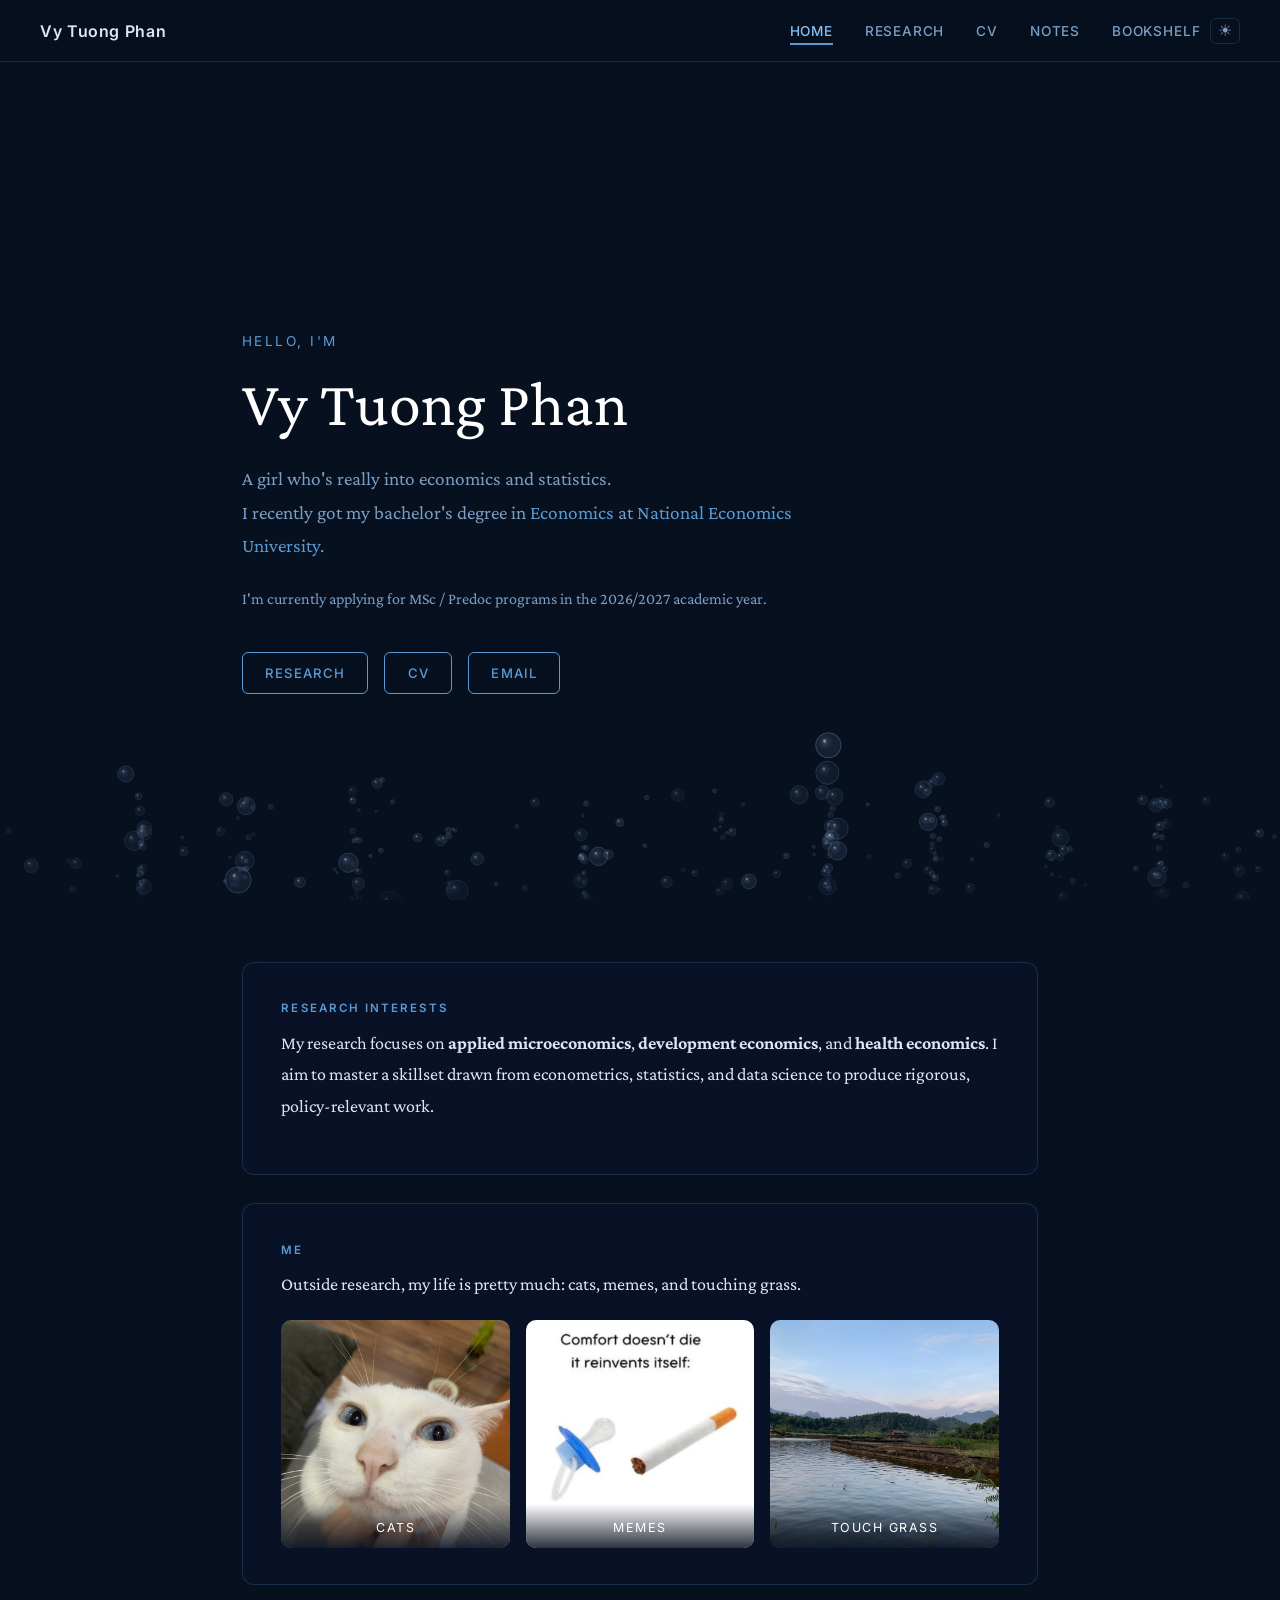
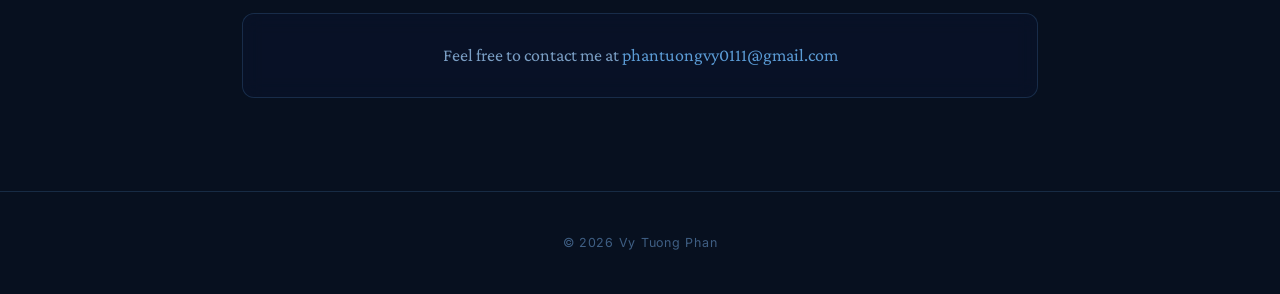
==== index.html @ 17cc8cdb "update light theme" ====
<!DOCTYPE html>
<html lang="en">
<head>
  <meta charset="UTF-8">
  <meta name="viewport" content="width=device-width, initial-scale=1.0">
  <title>Vy Tuong Phan</title>
  <meta name="description" content="Personal website of Vy Tuong Phan — economics researcher interested in applied microeconomics, development economics, and health economics.">
  <link rel="preconnect" href="https://fonts.googleapis.com">
  <link rel="preconnect" href="https://fonts.gstatic.com" crossorigin>
  <link href="https://fonts.googleapis.com/css2?family=Crimson+Pro:ital,wght@0,300;0,400;0,500;1,400&family=Inter:wght@400;500;600&display=swap" rel="stylesheet">
  <link rel="stylesheet" href="css/style.css">
  <script>try{if(localStorage.getItem('theme')==='light')document.documentElement.setAttribute('data-theme','light');}catch(e){}</script>
</head>
<body>

<canvas id="bg-canvas"></canvas>

<div class="site-wrapper">

  <!-- NAV -->
  <nav>
    <a href="index.html" class="nav-brand">Vy Tuong Phan</a>
    <div class="nav-right">
      <ul class="nav-links" id="nav-links">
        <li><a href="index.html" class="active">Home</a></li>
        <li><a href="research.html">Research</a></li>
        <li><a href="cv.html">CV</a></li>
        <li><a href="notes/index.html">Notes</a></li>
        <li><a href="bookshelf.html">Bookshelf</a></li>
      </ul>
      <button class="theme-toggle" id="theme-toggle" aria-label="Toggle light mode">☀</button>
      <button class="nav-toggle" id="nav-toggle" aria-label="Toggle navigation">
        <span></span><span></span><span></span>
      </button>
    </div>
  </nav>

  <main>

    <!-- HERO -->
    <section class="hero">
      <div class="hero-greeting">Hello, I'm</div>
      <h1 class="hero-name">Vy Tuong Phan</h1>
      <p class="hero-tagline">
        A girl who's really into economics and statistics.<br>
        I recently got my bachelor's degree in
        <a href="https://economics.neu.edu.vn/cu-nhan-kinh-te-hoc/" target="_blank" rel="noopener">Economics</a>
        at <a href="https://en.neu.edu.vn/" target="_blank" rel="noopener">National Economics University</a>.
      </p>
      <p class="hero-tagline" style="font-size:1rem; margin-top:-1rem;">
        I'm currently applying for MSc / Predoc programs in the 2026/2027 academic year.
      </p>
      <div class="hero-links">
        <a href="research.html" class="btn btn-outline">Research</a>
        <a href="cv.html" class="btn btn-outline">CV</a>
        <a href="mailto:phantuongvy0111@gmail.com" class="btn btn-outline">Email</a>
      </div>
    </section>

    <!-- BIO -->
    <div class="home-bio">

      <div class="glass-card">
        <div class="section-label">Research Interests</div>
        <p>
          My research focuses on <strong>applied microeconomics</strong>, <strong>development economics</strong>,
          and <strong>health economics</strong>. I aim to master a skillset drawn from econometrics,
          statistics, and data science to produce rigorous, policy-relevant work.
        </p>
      </div>

      <!-- PASSIONS -->
      <div class="glass-card">
        <div class="section-label">Me</div>
        <p style="margin-bottom:1rem">
          Outside research, my life is pretty much: cats, memes, and touching grass.
        </p>
        <div class="passions-grid">
          <div class="passion-card">
            <img src="image/cat.jpg" alt="A cat" loading="lazy">
            <div class="passion-label">Cats</div>
          </div>
          <div class="passion-card">
            <img src="image/meme.JPG" alt="A meme" loading="lazy">
            <div class="passion-label">Memes</div>
          </div>
          <div class="passion-card">
            <img src="image/grass.jpg" alt="Touching grass" loading="lazy">
            <div class="passion-label">Touch Grass</div>
          </div>
        </div>
      </div>

      <!-- CONTACT -->
      <div class="glass-card" style="text-align:center; padding: 1.6rem;">
        <p style="margin-bottom:0; color: var(--text-secondary);">
          Feel free to contact me at
          <a href="mailto:phantuongvy0111@gmail.com">phantuongvy0111@gmail.com</a>
        </p>
      </div>

    </div>

  </main>

  <footer>
    &copy; 2026 Vy Tuong Phan
  </footer>

</div>

<script src="js/animation.js"></script>
<script src="js/theme.js"></script>
<script>
  // Mobile nav toggle
  var toggle = document.getElementById('nav-toggle');
  var links  = document.getElementById('nav-links');
  toggle.addEventListener('click', function () {
    links.classList.toggle('open');
  });
</script>

</body>
</html>
---- css/style.css ----
/* ============================================================
   Vy Tuong Phan — Personal Website
   Theme: Deep Navy / Blue
   ============================================================ */

:root {
  --navy-deep:    #07101f;
  --navy-mid:     #0d1b38;
  --glass-bg:     rgba(9, 18, 40, 0.84);
  --glass-light:  rgba(14, 26, 56, 0.70);
  --glass-border: rgba(90, 155, 220, 0.20);
  --accent:       #5b9bd5;
  --accent-hover: #88c0f0;
  --text-primary: #dde6f4;
  --text-secondary: #7a9ec4;
  --text-muted:   #3f5f84;
  --nav-height:   62px;
}

/* ---- Reset ---- */
*, *::before, *::after { margin: 0; padding: 0; box-sizing: border-box; }
html { scroll-behavior: smooth; }

body {
  min-height: 100vh;
  font-family: 'Crimson Pro', 'Georgia', 'Times New Roman', serif;
  font-size: 18px;
  line-height: 1.75;
  color: var(--text-primary);
  background: var(--navy-deep);
  -webkit-font-smoothing: antialiased;
}

/* ---- Background canvas (fixed, below everything) ---- */
#bg-canvas {
  position: fixed;
  top: 0; left: 0;
  width: 100vw; height: 100vh;
  z-index: 0;
  pointer-events: none;
}

/* ---- Site wrapper ---- */
.site-wrapper {
  position: relative;
  z-index: 1;
  min-height: 100vh;
  display: flex;
  flex-direction: column;
}

/* ============================================================
   NAVIGATION
   ============================================================ */
nav {
  position: fixed;
  top: 0; left: 0; right: 0;
  height: var(--nav-height);
  z-index: 100;
  background: rgba(7, 16, 31, 0.90);
  backdrop-filter: blur(14px);
  -webkit-backdrop-filter: blur(14px);
  border-bottom: 1px solid var(--glass-border);
  display: flex;
  align-items: center;
  justify-content: space-between;
  padding: 0 2.5rem;
}

.nav-brand {
  font-family: 'Inter', 'Helvetica Neue', sans-serif;
  font-size: 1rem;
  font-weight: 600;
  letter-spacing: 0.04em;
  color: var(--text-primary);
  text-decoration: none;
  transition: color 0.2s;
}
.nav-brand:hover { color: var(--accent-hover); }

.nav-links {
  display: flex;
  gap: 2rem;
  list-style: none;
}

.nav-links a {
  font-family: 'Inter', 'Helvetica Neue', sans-serif;
  font-size: 0.85rem;
  font-weight: 500;
  letter-spacing: 0.06em;
  text-transform: uppercase;
  color: var(--text-secondary);
  text-decoration: none;
  transition: color 0.2s;
  padding: 4px 0;
  border-bottom: 2px solid transparent;
}
.nav-links a:hover,
.nav-links a.active {
  color: var(--accent-hover);
  border-bottom-color: var(--accent);
}

/* ---- Hamburger (mobile) ---- */
.nav-toggle {
  display: none;
  background: none;
  border: none;
  cursor: pointer;
  flex-direction: column;
  gap: 5px;
  padding: 4px;
}
.nav-toggle span {
  display: block;
  width: 22px; height: 2px;
  background: var(--text-secondary);
  border-radius: 2px;
  transition: 0.3s;
}

/* ============================================================
   MAIN CONTENT
   ============================================================ */
main {
  flex: 1;
  padding-top: var(--nav-height);
}

/* ---- Generic section ---- */
.section {
  max-width: 860px;
  margin: 0 auto;
  padding: 5rem 2rem 3rem;
}

.section-label {
  font-family: 'Inter', sans-serif;
  font-size: 0.72rem;
  font-weight: 600;
  letter-spacing: 0.18em;
  text-transform: uppercase;
  color: var(--accent);
  margin-bottom: 0.6rem;
}

h1 {
  font-size: 2.6rem;
  font-weight: 400;
  color: #fff;
  line-height: 1.2;
  margin-bottom: 1.2rem;
}
h2 {
  font-size: 1.5rem;
  font-weight: 500;
  color: var(--text-primary);
  margin-bottom: 0.8rem;
  margin-top: 2.4rem;
}
h3 {
  font-size: 1.1rem;
  font-weight: 600;
  font-family: 'Inter', sans-serif;
  color: var(--accent);
  letter-spacing: 0.04em;
  text-transform: uppercase;
  margin-bottom: 0.6rem;
  margin-top: 2rem;
}

p { margin-bottom: 1rem; }

a {
  color: var(--accent);
  text-decoration: none;
  transition: color 0.2s;
}
a:hover { color: var(--accent-hover); text-decoration: underline; }

/* ---- Glass card ---- */
.glass-card {
  background: var(--glass-bg);
  backdrop-filter: blur(10px);
  -webkit-backdrop-filter: blur(10px);
  border: 1px solid var(--glass-border);
  border-radius: 12px;
  padding: 2.2rem 2.4rem;
  margin-bottom: 1.8rem;
}

/* ---- Divider ---- */
hr {
  border: none;
  border-top: 1px solid var(--glass-border);
  margin: 2.5rem 0;
}

/* ============================================================
   HOME PAGE
   ============================================================ */
.hero {
  min-height: 100vh;
  display: flex;
  flex-direction: column;
  justify-content: center;
  padding: 0 2rem;
  max-width: 860px;
  margin: 0 auto;
}

.hero-greeting {
  font-family: 'Inter', sans-serif;
  font-size: 0.85rem;
  letter-spacing: 0.18em;
  text-transform: uppercase;
  color: var(--accent);
  margin-bottom: 1rem;
}

.hero-name {
  font-size: clamp(2.4rem, 6vw, 4rem);
  font-weight: 400;
  color: #fff;
  line-height: 1.1;
  margin-bottom: 1.4rem;
}

.hero-tagline {
  font-size: 1.2rem;
  color: var(--text-secondary);
  max-width: 600px;
  margin-bottom: 2.4rem;
}

.hero-links {
  display: flex;
  gap: 1rem;
  flex-wrap: wrap;
}

.btn {
  display: inline-block;
  font-family: 'Inter', sans-serif;
  font-size: 0.82rem;
  font-weight: 500;
  letter-spacing: 0.08em;
  text-transform: uppercase;
  padding: 0.55rem 1.4rem;
  border-radius: 6px;
  transition: all 0.2s;
  text-decoration: none;
}
.btn-outline {
  border: 1px solid var(--accent);
  color: var(--accent);
  background: transparent;
}
.btn-outline:hover {
  background: var(--accent);
  color: #fff;
  text-decoration: none;
}

/* Research interests blurb */
.home-bio {
  max-width: 860px;
  margin: 0 auto;
  padding: 0 2rem 4rem;
}

/* Passions row */
.passions-grid {
  display: grid;
  grid-template-columns: repeat(3, 1fr);
  gap: 1rem;
  margin-top: 1.2rem;
}

.passion-card {
  border-radius: 10px;
  overflow: hidden;
  position: relative;
  aspect-ratio: 1 / 1;
}

.passion-card img {
  width: 100%; height: 100%;
  object-fit: cover;
  display: block;
  transition: transform 0.4s;
}
.passion-card:hover img { transform: scale(1.05); }

.passion-label {
  position: absolute;
  bottom: 0; left: 0; right: 0;
  background: linear-gradient(transparent, rgba(7,16,31,0.85));
  color: #fff;
  font-family: 'Inter', sans-serif;
  font-size: 0.78rem;
  letter-spacing: 0.12em;
  text-transform: uppercase;
  text-align: center;
  padding: 0.8rem 0.4rem 0.6rem;
}

/* ============================================================
   RESEARCH PAGE
   ============================================================ */
.paper-entry {
  padding: 1.4rem 0;
  border-bottom: 1px solid var(--glass-border);
}
.paper-entry:last-child { border-bottom: none; }

.paper-title {
  font-size: 1.05rem;
  font-weight: 500;
  color: var(--text-primary);
  margin-bottom: 0.3rem;
  line-height: 1.5;
}
.paper-title a { color: var(--text-primary); }
.paper-title a:hover { color: var(--accent-hover); }

.paper-meta {
  font-size: 0.88rem;
  color: var(--text-secondary);
  margin-bottom: 0.2rem;
}

.paper-tag {
  display: inline-block;
  font-family: 'Inter', sans-serif;
  font-size: 0.7rem;
  font-weight: 600;
  letter-spacing: 0.1em;
  text-transform: uppercase;
  padding: 2px 8px;
  border-radius: 4px;
  background: rgba(91, 155, 213, 0.15);
  color: var(--accent);
  border: 1px solid rgba(91, 155, 213, 0.3);
  margin-bottom: 0.5rem;
}

/* Horizontal image scroller */
.image-scroll {
  display: flex;
  gap: 0.8rem;
  overflow-x: auto;
  padding: 1rem 0 0.5rem;
  scrollbar-width: thin;
  scrollbar-color: var(--accent) var(--navy-mid);
}
.image-scroll::-webkit-scrollbar { height: 4px; }
.image-scroll::-webkit-scrollbar-track { background: var(--navy-mid); }
.image-scroll::-webkit-scrollbar-thumb { background: var(--accent); border-radius: 2px; }

.image-scroll img {
  height: 180px;
  width: auto;
  border-radius: 8px;
  object-fit: cover;
  flex-shrink: 0;
  border: 1px solid var(--glass-border);
  transition: transform 0.3s;
}
.image-scroll img:hover { transform: scale(1.03); }

.project-tasks {
  margin: 0.6rem 0 0 1rem;
  color: var(--text-secondary);
  font-size: 0.92rem;
}
.project-tasks li { margin-bottom: 0.2rem; }

/* ============================================================
   CV PAGE
   ============================================================ */
.cv-section { margin-bottom: 2.4rem; }

.cv-entry {
  display: grid;
  grid-template-columns: 130px 1fr;
  gap: 0 1.4rem;
  padding: 1rem 0;
  border-bottom: 1px solid rgba(90,155,220,0.1);
}
.cv-entry:last-child { border-bottom: none; }

.cv-date {
  font-family: 'Inter', sans-serif;
  font-size: 0.8rem;
  color: var(--text-muted);
  padding-top: 0.15rem;
  line-height: 1.5;
}

.cv-content { }
.cv-title {
  font-size: 1rem;
  font-weight: 600;
  color: var(--text-primary);
  margin-bottom: 0.2rem;
}
.cv-subtitle {
  font-size: 0.9rem;
  color: var(--text-secondary);
  margin-bottom: 0.4rem;
}
.cv-detail {
  font-size: 0.88rem;
  color: var(--text-secondary);
  margin: 0;
  line-height: 1.6;
}
.cv-bullets {
  font-size: 0.88rem;
  color: var(--text-secondary);
  padding-left: 1rem;
  margin-top: 0.3rem;
}
.cv-bullets li { margin-bottom: 0.2rem; }

.cv-pdf-link {
  display: inline-flex;
  align-items: center;
  gap: 0.4rem;
  font-family: 'Inter', sans-serif;
  font-size: 0.82rem;
  margin-bottom: 2rem;
}

/* ============================================================
   NOTES PAGE
   ============================================================ */
.notes-grid {
  display: grid;
  grid-template-columns: repeat(auto-fill, minmax(300px, 1fr));
  gap: 1.2rem;
  margin-top: 1.4rem;
}

.note-card {
  background: var(--glass-bg);
  border: 1px solid var(--glass-border);
  border-radius: 10px;
  padding: 1.4rem 1.6rem;
  text-decoration: none;
  color: var(--text-primary);
  transition: border-color 0.2s, transform 0.2s;
  display: block;
}
.note-card:hover {
  border-color: var(--accent);
  transform: translateY(-2px);
  text-decoration: none;
  color: var(--text-primary);
}

.note-card-label {
  font-family: 'Inter', sans-serif;
  font-size: 0.7rem;
  letter-spacing: 0.14em;
  text-transform: uppercase;
  color: var(--accent);
  margin-bottom: 0.5rem;
}
.note-card-title {
  font-size: 1rem;
  font-weight: 500;
  line-height: 1.4;
  margin-bottom: 0.4rem;
}
.note-card-source {
  font-size: 0.82rem;
  color: var(--text-secondary);
}
.note-card.coming-soon {
  opacity: 0.55;
  cursor: default;
  pointer-events: none;
}
.note-card.coming-soon:hover { transform: none; }

/* Notes content (math page) */
.notes-content {
  max-width: 780px;
  margin: 0 auto;
  padding: 4rem 2rem;
}

.notes-content h1 { margin-bottom: 0.6rem; }
.notes-content h2 {
  font-size: 1.4rem;
  color: var(--text-primary);
  border-bottom: 1px solid var(--glass-border);
  padding-bottom: 0.4rem;
  margin-top: 3rem;
}
.notes-content h3 {
  font-size: 1.05rem;
  color: var(--accent);
  text-transform: none;
  letter-spacing: 0;
  margin-top: 2rem;
}
.notes-content h4 {
  font-family: 'Inter', sans-serif;
  font-size: 0.9rem;
  color: var(--text-secondary);
  font-weight: 600;
  text-transform: uppercase;
  letter-spacing: 0.08em;
  margin-top: 1.5rem;
  margin-bottom: 0.5rem;
}
.notes-content p { margin-bottom: 0.8rem; }
.notes-content ul, .notes-content ol {
  padding-left: 1.6rem;
  margin-bottom: 0.8rem;
}
.notes-content li { margin-bottom: 0.2rem; }

.notes-content table {
  width: 100%;
  border-collapse: collapse;
  margin: 1rem 0 1.4rem;
  font-size: 0.9rem;
}
.notes-content th {
  background: rgba(91,155,213,0.15);
  color: var(--accent);
  font-family: 'Inter', sans-serif;
  font-size: 0.78rem;
  font-weight: 600;
  text-transform: uppercase;
  letter-spacing: 0.08em;
  padding: 0.5rem 0.8rem;
  text-align: left;
  border-bottom: 1px solid var(--glass-border);
}
.notes-content td {
  padding: 0.45rem 0.8rem;
  border-bottom: 1px solid rgba(90,155,220,0.08);
  color: var(--text-secondary);
}
.notes-content tr:last-child td { border-bottom: none; }

.notes-content code {
  font-family: 'Fira Code', 'Cascadia Code', monospace;
  font-size: 0.85em;
  background: rgba(91,155,213,0.12);
  border: 1px solid rgba(91,155,213,0.2);
  padding: 0.1em 0.4em;
  border-radius: 4px;
  color: var(--accent-hover);
}

.notes-content blockquote {
  border-left: 3px solid var(--accent);
  padding: 0.4rem 1rem;
  margin: 1rem 0;
  color: var(--text-secondary);
  font-style: italic;
}

/* KaTeX overrides */
.katex { font-size: 1em !important; }
.katex-display { overflow-x: auto; overflow-y: hidden; padding: 0.5rem 0; }

/* Loading indicator */
.loading {
  display: flex;
  align-items: center;
  justify-content: center;
  padding: 4rem;
  color: var(--text-secondary);
  font-family: 'Inter', sans-serif;
  gap: 0.8rem;
}
.spinner {
  width: 18px; height: 18px;
  border: 2px solid var(--glass-border);
  border-top-color: var(--accent);
  border-radius: 50%;
  animation: spin 0.8s linear infinite;
}
@keyframes spin { to { transform: rotate(360deg); } }

/* ============================================================
   BOOKSHELF PAGE
   ============================================================ */
.shelf-genre {
  margin-bottom: 2.8rem;
}

.shelf-genre-title {
  font-family: 'Inter', sans-serif;
  font-size: 0.72rem;
  font-weight: 700;
  letter-spacing: 0.2em;
  text-transform: uppercase;
  color: var(--accent);
  margin-bottom: 1rem;
  padding-bottom: 0.4rem;
  border-bottom: 1px solid var(--glass-border);
}

.book-list {
  list-style: none;
  display: grid;
  grid-template-columns: repeat(auto-fill, minmax(260px, 1fr));
  gap: 0.6rem;
}

.book-item {
  padding: 0.7rem 1rem;
  background: var(--glass-light);
  border: 1px solid rgba(90,155,220,0.1);
  border-radius: 8px;
  transition: border-color 0.2s;
}
.book-item:hover { border-color: var(--accent); }

.book-title {
  font-size: 0.9rem;
  color: var(--text-primary);
  line-height: 1.4;
}
.book-author {
  font-size: 0.78rem;
  color: var(--text-muted);
  margin-top: 0.15rem;
  font-family: 'Inter', sans-serif;
}

/* ============================================================
   FOOTER
   ============================================================ */
footer {
  text-align: center;
  padding: 2.5rem 1rem;
  font-family: 'Inter', sans-serif;
  font-size: 0.78rem;
  color: var(--text-muted);
  letter-spacing: 0.06em;
  border-top: 1px solid var(--glass-border);
}

/* ============================================================
   NAV RIGHT GROUP + THEME TOGGLE
   ============================================================ */
.nav-right {
  display: flex;
  align-items: center;
  gap: 0.6rem;
}

.theme-toggle {
  background: none;
  border: 1px solid var(--glass-border);
  border-radius: 6px;
  color: var(--text-secondary);
  cursor: pointer;
  font-size: 1rem;
  line-height: 1;
  padding: 4px 7px;
  transition: border-color 0.2s, color 0.2s;
}
.theme-toggle:hover {
  border-color: var(--accent);
  color: var(--accent);
}

/* ============================================================
   LIGHT MODE
   ============================================================ */
[data-theme="light"] {
  --navy-deep:      #f0f4fb;
  --navy-mid:       #e2ecf7;
  --glass-bg:       rgba(255, 255, 255, 0.82);
  --glass-light:    rgba(240, 246, 255, 0.72);
  --glass-border:   rgba(91, 155, 213, 0.22);
  --accent:         #2563a8;
  --accent-hover:   #1a4f8c;
  --text-primary:   #0d1b38;
  --text-secondary: #3d5a80;
  --text-muted:     #7a9ec4;
}

[data-theme="light"] body {
  background: var(--navy-deep);
  color: var(--text-primary);
}

[data-theme="light"] nav {
  background: rgba(240, 244, 251, 0.92);
}

[data-theme="light"] h1,
[data-theme="light"] .hero-name {
  color: var(--text-primary);
}

/* ============================================================
   RESPONSIVE
   ============================================================ */
@media (max-width: 700px) {
  body { font-size: 16px; }

  nav { padding: 0 1.2rem; }

  .nav-links {
    display: none;
    position: fixed;
    top: var(--nav-height);
    left: 0; right: 0;
    background: rgba(7,16,31,0.97);
    backdrop-filter: blur(20px);
    flex-direction: column;
    gap: 0;
    border-bottom: 1px solid var(--glass-border);
  }
  .nav-links.open { display: flex; }
  [data-theme="light"] .nav-links { background: rgba(240, 244, 251, 0.97); }
  .nav-links li { border-bottom: 1px solid rgba(90,155,220,0.08); }
  .nav-links a {
    display: block;
    padding: 1rem 1.4rem;
    font-size: 0.9rem;
  }

  .nav-toggle { display: flex; }

  .hero { padding: 0 1.2rem; }
  .hero-name { font-size: 2.2rem; }

  .section { padding: 3rem 1.2rem 2rem; }

  .passions-grid { grid-template-columns: repeat(3, 1fr); gap: 0.5rem; }

  .cv-entry { grid-template-columns: 1fr; gap: 0.2rem; }
  .cv-date { font-size: 0.75rem; }

  h1 { font-size: 2rem; }
}
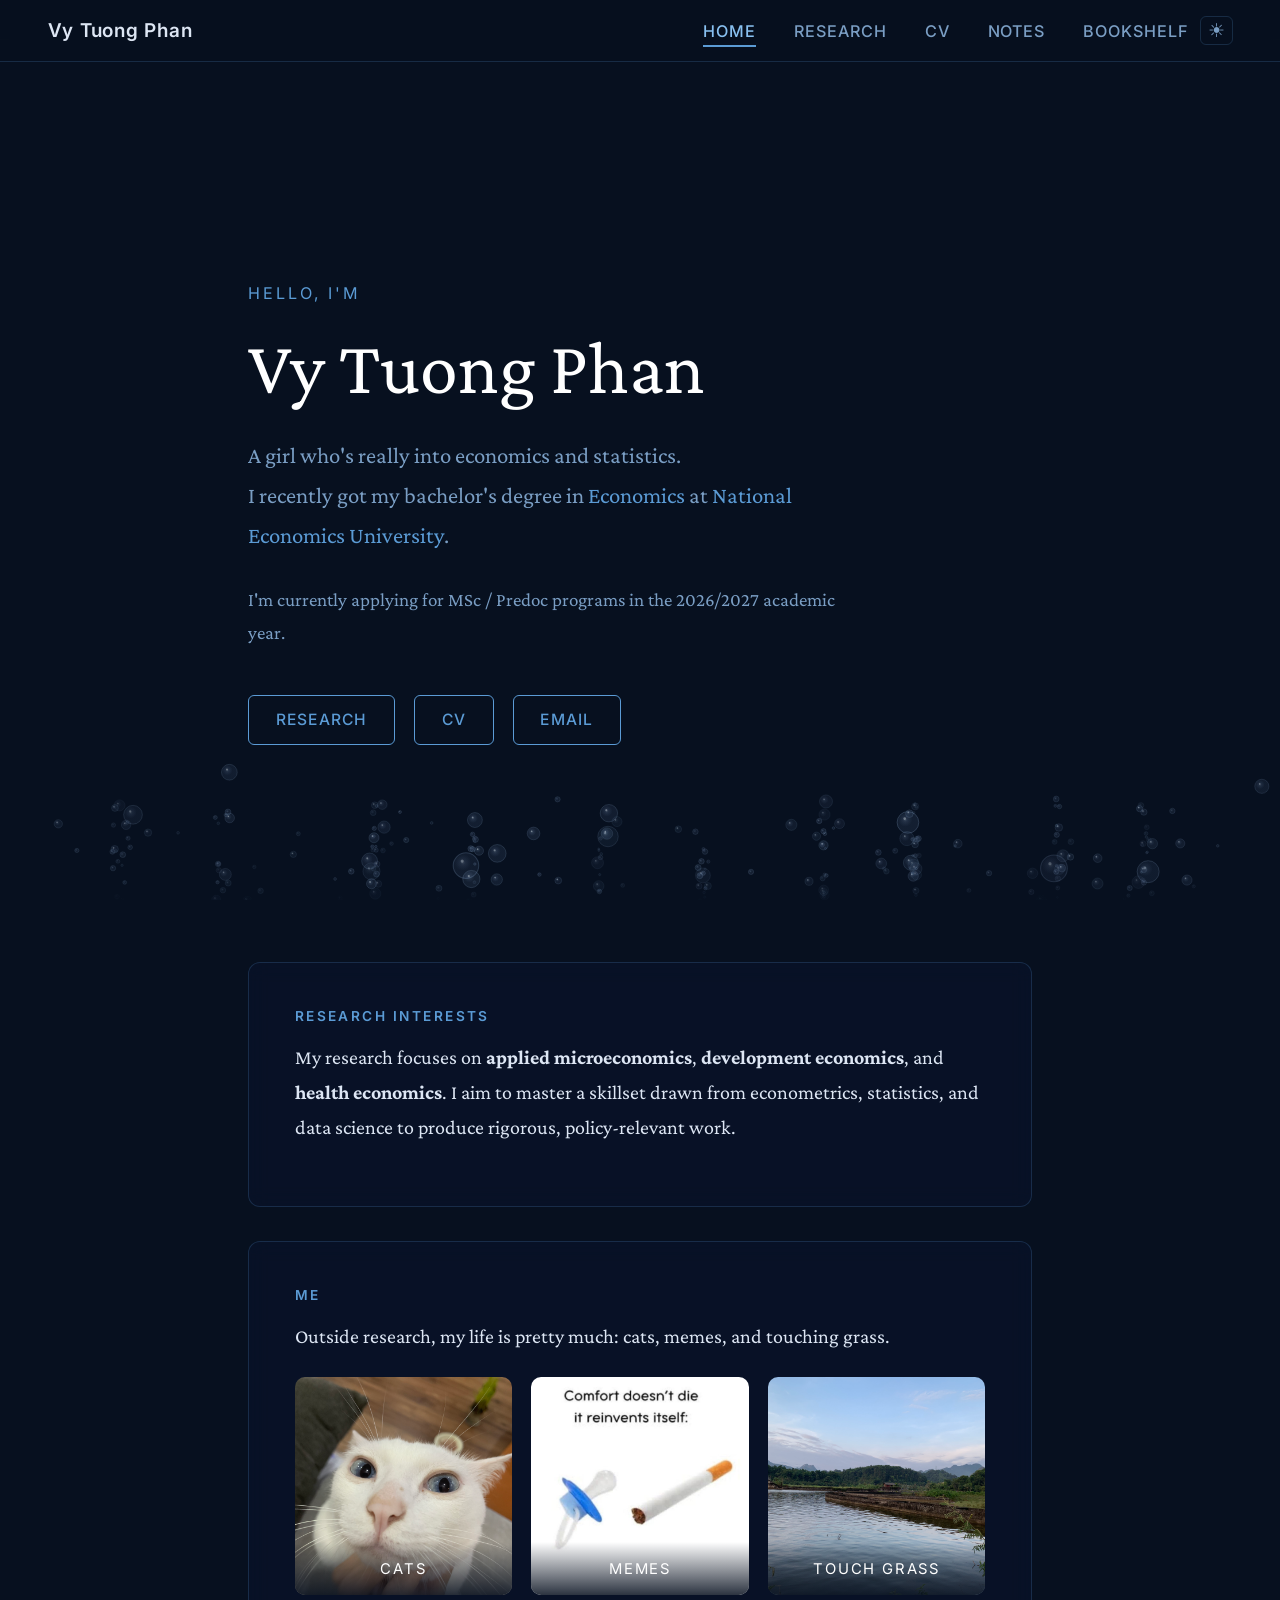
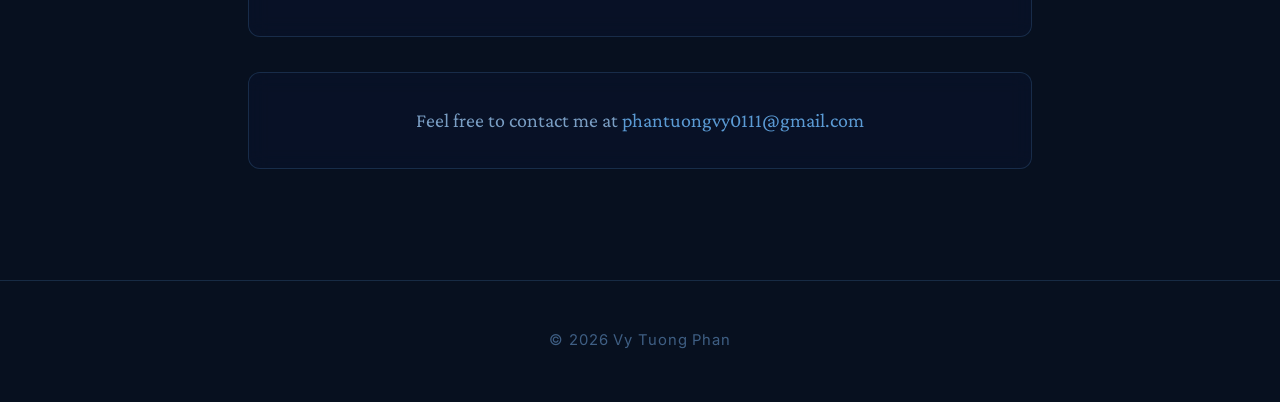
==== commit cbbb3040: "image function update" ====
--- a/index.html
+++ b/index.html
@@ -111,6 +111,7 @@
 
 <script src="js/animation.js"></script>
 <script src="js/theme.js"></script>
+<script src="js/lightbox.js"></script>
 <script>
   // Mobile nav toggle
   var toggle = document.getElementById('nav-toggle');
--- a/css/style.css
+++ b/css/style.css
@@ -19,12 +19,12 @@
 
 /* ---- Reset ---- */
 *, *::before, *::after { margin: 0; padding: 0; box-sizing: border-box; }
-html { scroll-behavior: smooth; }
+html { scroll-behavior: smooth; font-size: 19px; }
 
 body {
   min-height: 100vh;
   font-family: 'Crimson Pro', 'Georgia', 'Times New Roman', serif;
-  font-size: 18px;
+  font-size: 20px;
   line-height: 1.75;
   color: var(--text-primary);
   background: var(--navy-deep);
@@ -649,6 +649,33 @@
   color: var(--text-muted);
   letter-spacing: 0.06em;
   border-top: 1px solid var(--glass-border);
+}
+
+/* ============================================================
+   LIGHTBOX
+   ============================================================ */
+#lightbox-overlay {
+  display: none;
+  position: fixed;
+  inset: 0;
+  z-index: 1000;
+  background: rgba(0, 0, 0, 0.88);
+  backdrop-filter: blur(6px);
+  -webkit-backdrop-filter: blur(6px);
+  align-items: center;
+  justify-content: center;
+  cursor: zoom-out;
+}
+#lightbox-overlay.active {
+  display: flex;
+}
+#lightbox-img {
+  max-width: 92vw;
+  max-height: 92vh;
+  object-fit: contain;
+  border-radius: 6px;
+  box-shadow: 0 8px 40px rgba(0,0,0,0.6);
+  cursor: default;
 }
 
 /* ============================================================
@@ -710,7 +737,7 @@
    RESPONSIVE
    ============================================================ */
 @media (max-width: 700px) {
-  body { font-size: 16px; }
+  body { font-size: 18px; }
 
   nav { padding: 0 1.2rem; }
 
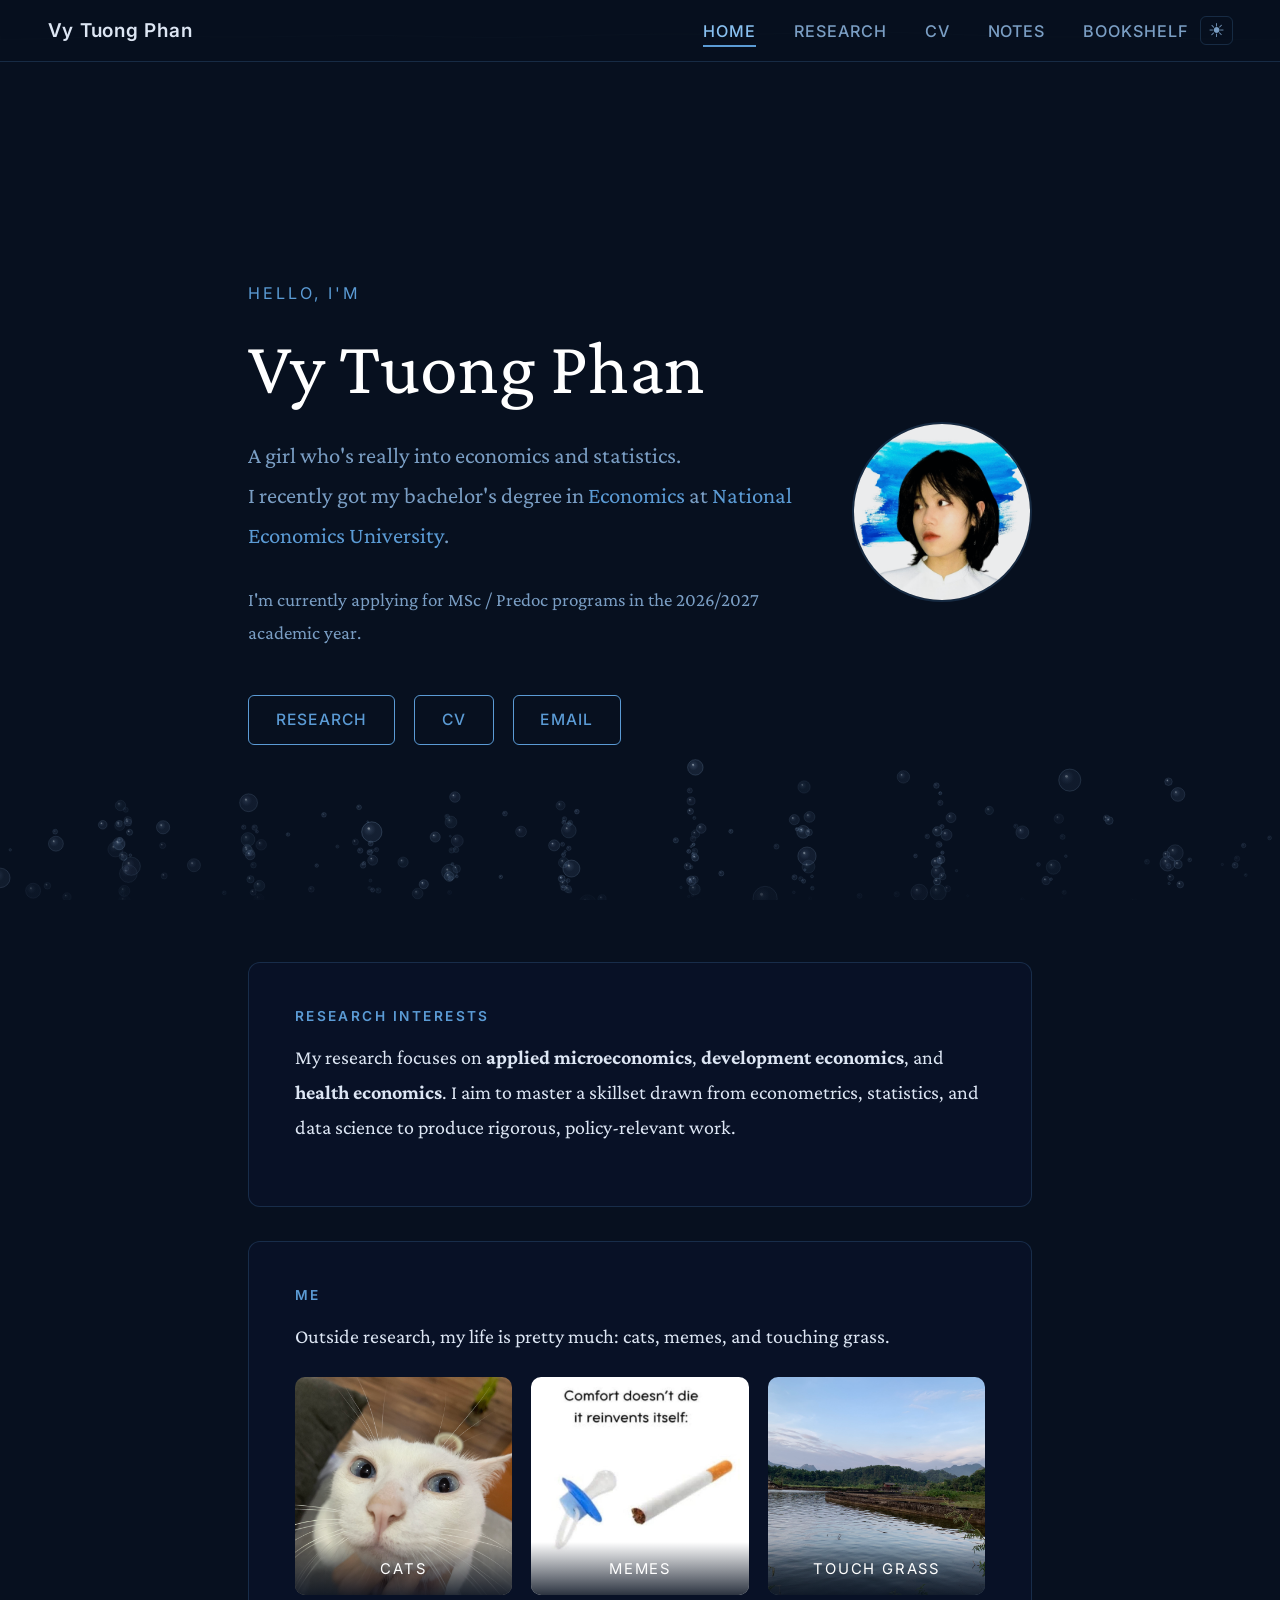
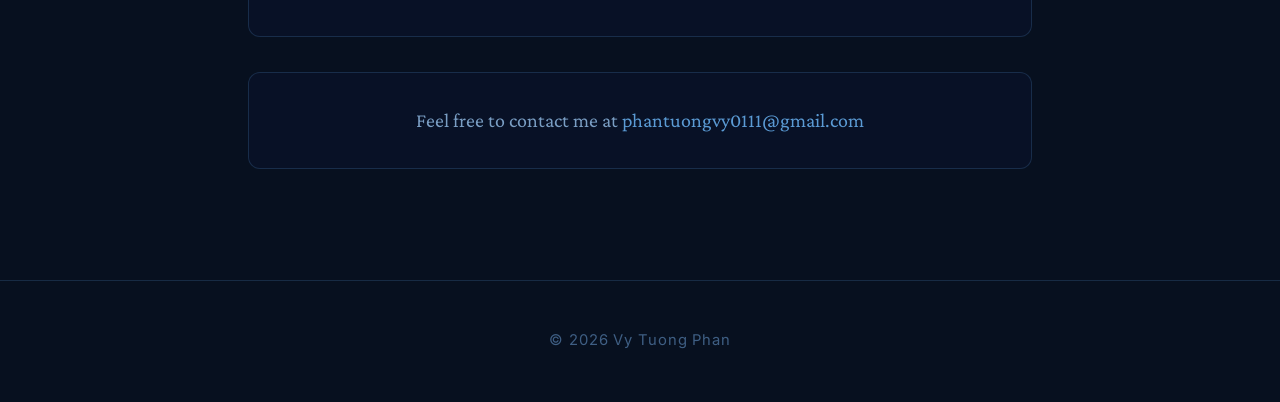
==== commit ddfd2100: "avata update" ====
--- a/index.html
+++ b/index.html
@@ -39,21 +39,26 @@
 
     <!-- HERO -->
     <section class="hero">
-      <div class="hero-greeting">Hello, I'm</div>
-      <h1 class="hero-name">Vy Tuong Phan</h1>
-      <p class="hero-tagline">
-        A girl who's really into economics and statistics.<br>
-        I recently got my bachelor's degree in
-        <a href="https://economics.neu.edu.vn/cu-nhan-kinh-te-hoc/" target="_blank" rel="noopener">Economics</a>
-        at <a href="https://en.neu.edu.vn/" target="_blank" rel="noopener">National Economics University</a>.
-      </p>
-      <p class="hero-tagline" style="font-size:1rem; margin-top:-1rem;">
-        I'm currently applying for MSc / Predoc programs in the 2026/2027 academic year.
-      </p>
-      <div class="hero-links">
-        <a href="research.html" class="btn btn-outline">Research</a>
-        <a href="cv.html" class="btn btn-outline">CV</a>
-        <a href="mailto:phantuongvy0111@gmail.com" class="btn btn-outline">Email</a>
+      <div class="hero-text">
+        <div class="hero-greeting">Hello, I'm</div>
+        <h1 class="hero-name">Vy Tuong Phan</h1>
+        <p class="hero-tagline">
+          A girl who's really into economics and statistics.<br>
+          I recently got my bachelor's degree in
+          <a href="https://economics.neu.edu.vn/cu-nhan-kinh-te-hoc/" target="_blank" rel="noopener">Economics</a>
+          at <a href="https://en.neu.edu.vn/" target="_blank" rel="noopener">National Economics University</a>.
+        </p>
+        <p class="hero-tagline" style="font-size:1rem; margin-top:-1rem;">
+          I'm currently applying for MSc / Predoc programs in the 2026/2027 academic year.
+        </p>
+        <div class="hero-links">
+          <a href="research.html" class="btn btn-outline">Research</a>
+          <a href="cv.html" class="btn btn-outline">CV</a>
+          <a href="mailto:phantuongvy0111@gmail.com" class="btn btn-outline">Email</a>
+        </div>
+      </div>
+      <div class="hero-avatar-wrap">
+        <img src="image/avata.jpg" alt="Vy Tuong Phan" class="hero-avatar">
       </div>
     </section>
 
--- a/css/style.css
+++ b/css/style.css
@@ -210,6 +210,50 @@
   margin: 0 auto;
 }
 
+.hero {
+  flex-direction: row !important;
+  align-items: center;
+  gap: 3rem;
+}
+
+.hero-text {
+  flex: 1;
+  display: flex;
+  flex-direction: column;
+  justify-content: center;
+}
+
+.hero-avatar-wrap {
+  flex-shrink: 0;
+  display: flex;
+  align-items: center;
+  justify-content: center;
+}
+
+.hero-avatar {
+  width: 180px;
+  height: 180px;
+  border-radius: 50%;
+  object-fit: cover;
+  object-position: center top;
+  border: 2px solid var(--glass-border);
+  mix-blend-mode: luminosity;
+  opacity: 0.92;
+  transition: opacity 0.3s, mix-blend-mode 0.3s;
+  cursor: zoom-in;
+}
+.hero-avatar:hover {
+  opacity: 1;
+  mix-blend-mode: normal;
+}
+
+[data-theme="light"] .hero-avatar {
+  mix-blend-mode: multiply;
+}
+[data-theme="light"] .hero-avatar:hover {
+  mix-blend-mode: normal;
+}
+
 .hero-greeting {
   font-family: 'Inter', sans-serif;
   font-size: 0.85rem;
@@ -670,12 +714,33 @@
   display: flex;
 }
 #lightbox-img {
-  max-width: 92vw;
-  max-height: 92vh;
+  max-width: 80vw;
+  max-height: 90vh;
   object-fit: contain;
   border-radius: 6px;
   box-shadow: 0 8px 40px rgba(0,0,0,0.6);
   cursor: default;
+}
+
+#lightbox-prev,
+#lightbox-next {
+  background: rgba(255,255,255,0.12);
+  border: 1px solid rgba(255,255,255,0.25);
+  border-radius: 50%;
+  color: #fff;
+  cursor: pointer;
+  font-size: 1.4rem;
+  width: 48px;
+  height: 48px;
+  display: flex;
+  align-items: center;
+  justify-content: center;
+  flex-shrink: 0;
+  transition: background 0.2s;
+}
+#lightbox-prev:hover,
+#lightbox-next:hover {
+  background: rgba(255,255,255,0.28);
 }
 
 /* ============================================================
@@ -763,7 +828,9 @@
 
   .nav-toggle { display: flex; }
 
-  .hero { padding: 0 1.2rem; }
+  .hero { padding: 0 1.2rem; flex-direction: column !important; text-align: center; }
+  .hero-avatar-wrap { order: -1; }
+  .hero-avatar { width: 130px; height: 130px; }
   .hero-name { font-size: 2.2rem; }
 
   .section { padding: 3rem 1.2rem 2rem; }
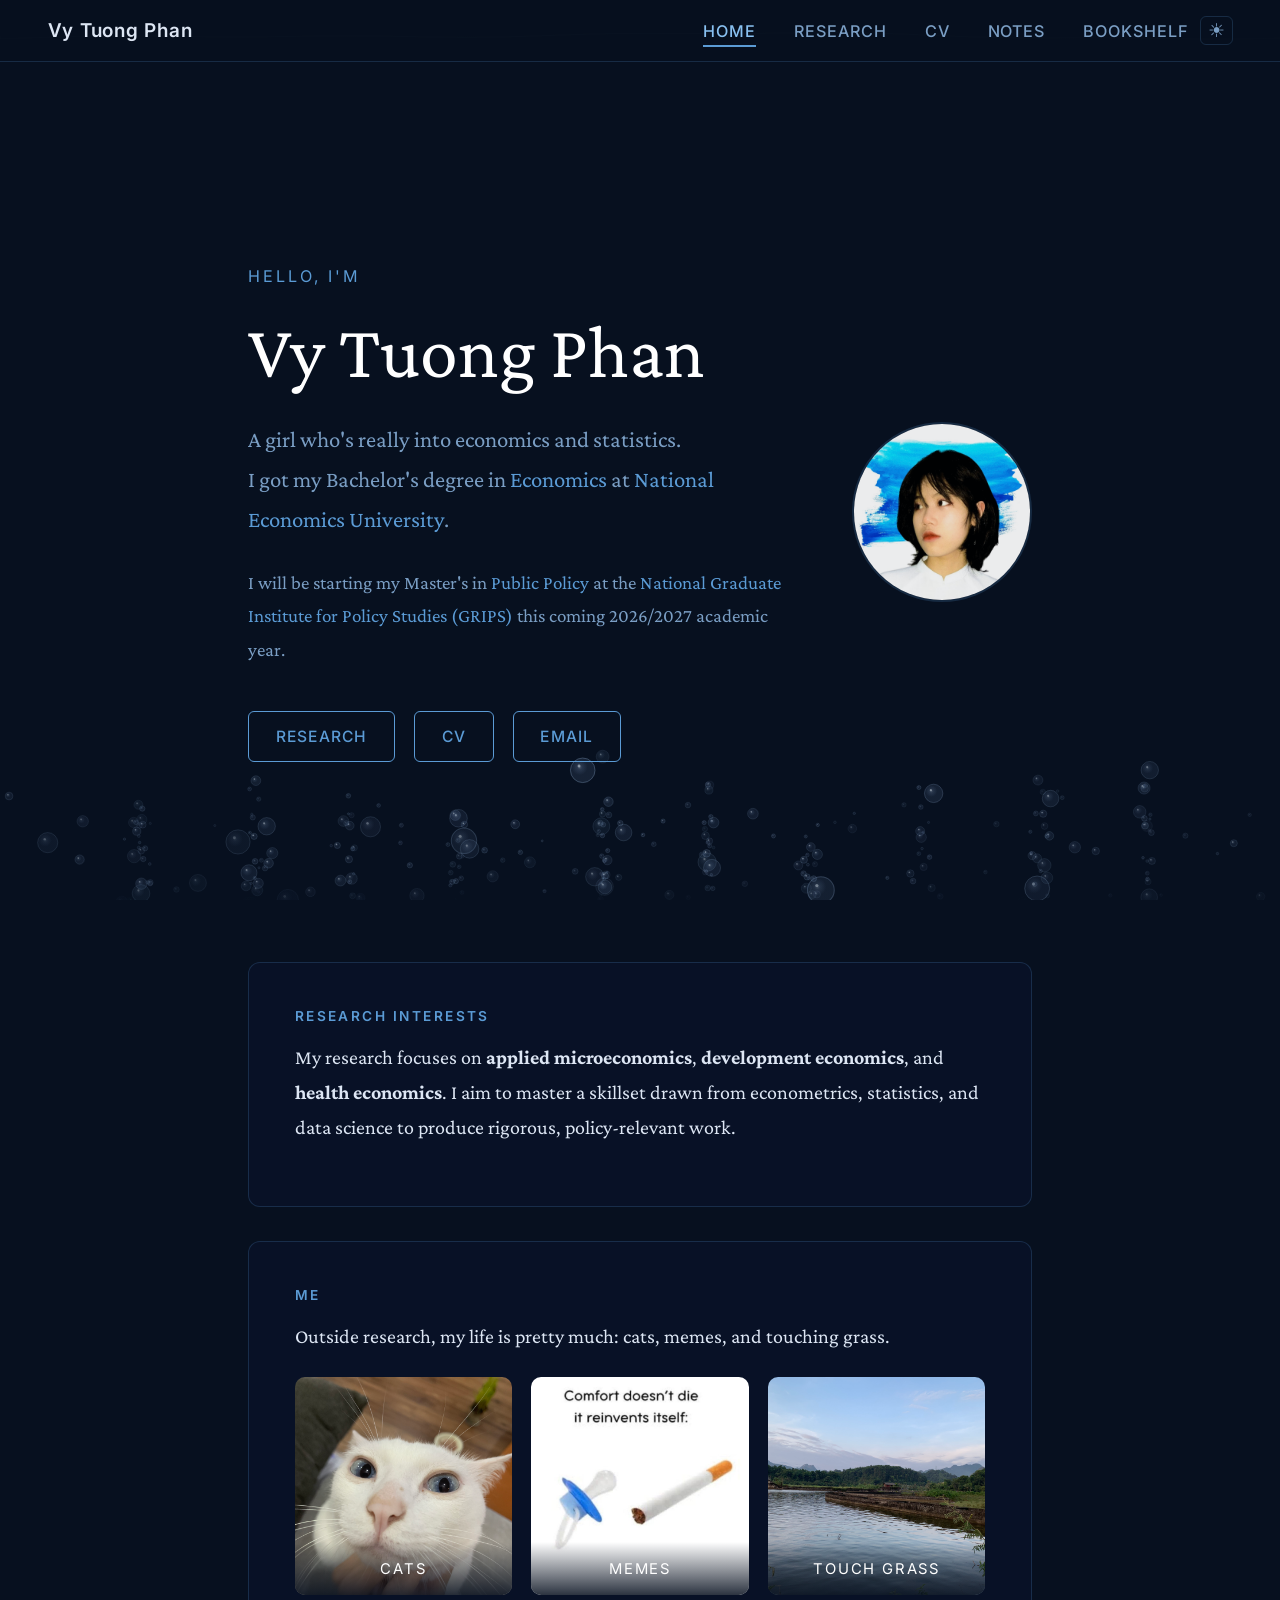
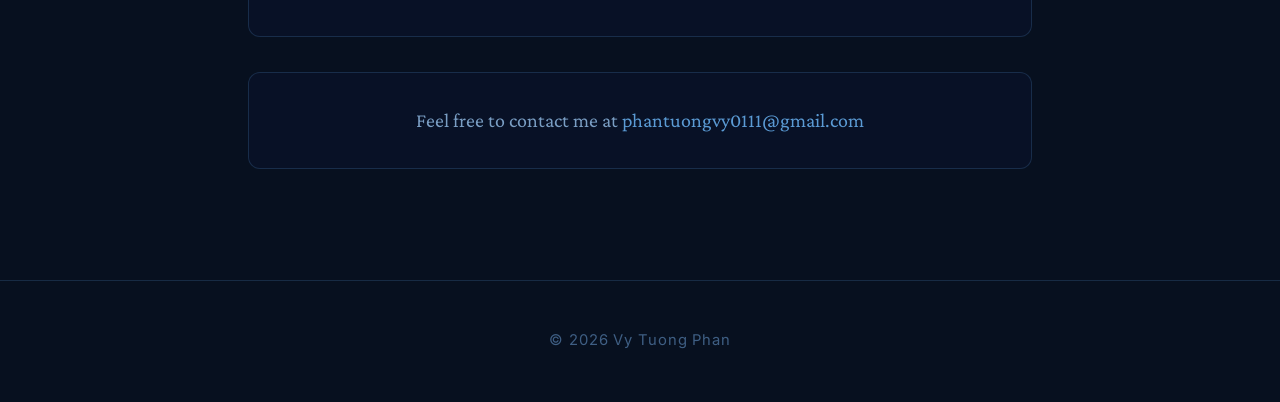
==== commit c1ab2fcb: "update website" ====
--- a/index.html
+++ b/index.html
@@ -44,12 +44,13 @@
         <h1 class="hero-name">Vy Tuong Phan</h1>
         <p class="hero-tagline">
           A girl who's really into economics and statistics.<br>
-          I recently got my bachelor's degree in
+          I got my Bachelor's degree in
           <a href="https://economics.neu.edu.vn/cu-nhan-kinh-te-hoc/" target="_blank" rel="noopener">Economics</a>
           at <a href="https://en.neu.edu.vn/" target="_blank" rel="noopener">National Economics University</a>.
         </p>
         <p class="hero-tagline" style="font-size:1rem; margin-top:-1rem;">
-          I'm currently applying for MSc / Predoc programs in the 2026/2027 academic year.
+          I will be starting my Master's in <a href="https://www.grips.ac.jp/en/education/inter_programs/policy2/" target="_blank" rel="noopener">Public Policy</a>
+          at the <a href="https://www.grips.ac.jp/en/" target="_blank" rel="noopener">National Graduate Institute for Policy Studies (GRIPS)</a> this coming 2026/2027 academic year.
         </p>
         <div class="hero-links">
           <a href="research.html" class="btn btn-outline">Research</a>
--- a/css/style.css
+++ b/css/style.css
@@ -240,7 +240,6 @@
   mix-blend-mode: luminosity;
   opacity: 0.92;
   transition: opacity 0.3s, mix-blend-mode 0.3s;
-  cursor: zoom-in;
 }
 .hero-avatar:hover {
   opacity: 1;
@@ -526,9 +525,9 @@
 .note-card.coming-soon {
   opacity: 0.55;
   cursor: default;
-  pointer-events: none;
 }
 .note-card.coming-soon:hover { transform: none; }
+.note-card.coming-soon a { pointer-events: auto; cursor: pointer; }
 
 /* Notes content (math page) */
 .notes-content {
@@ -675,6 +674,15 @@
   color: var(--text-primary);
   line-height: 1.4;
 }
+.book-link {
+  display: block;
+  text-decoration: none;
+  color: inherit;
+}
+.book-item:has(.book-link):hover { border-color: var(--accent); }
+.book-link:hover .book-title { color: var(--accent); text-decoration: none; }
+.book-link:hover { text-decoration: none; }
+
 .book-author {
   font-size: 0.78rem;
   color: var(--text-muted);
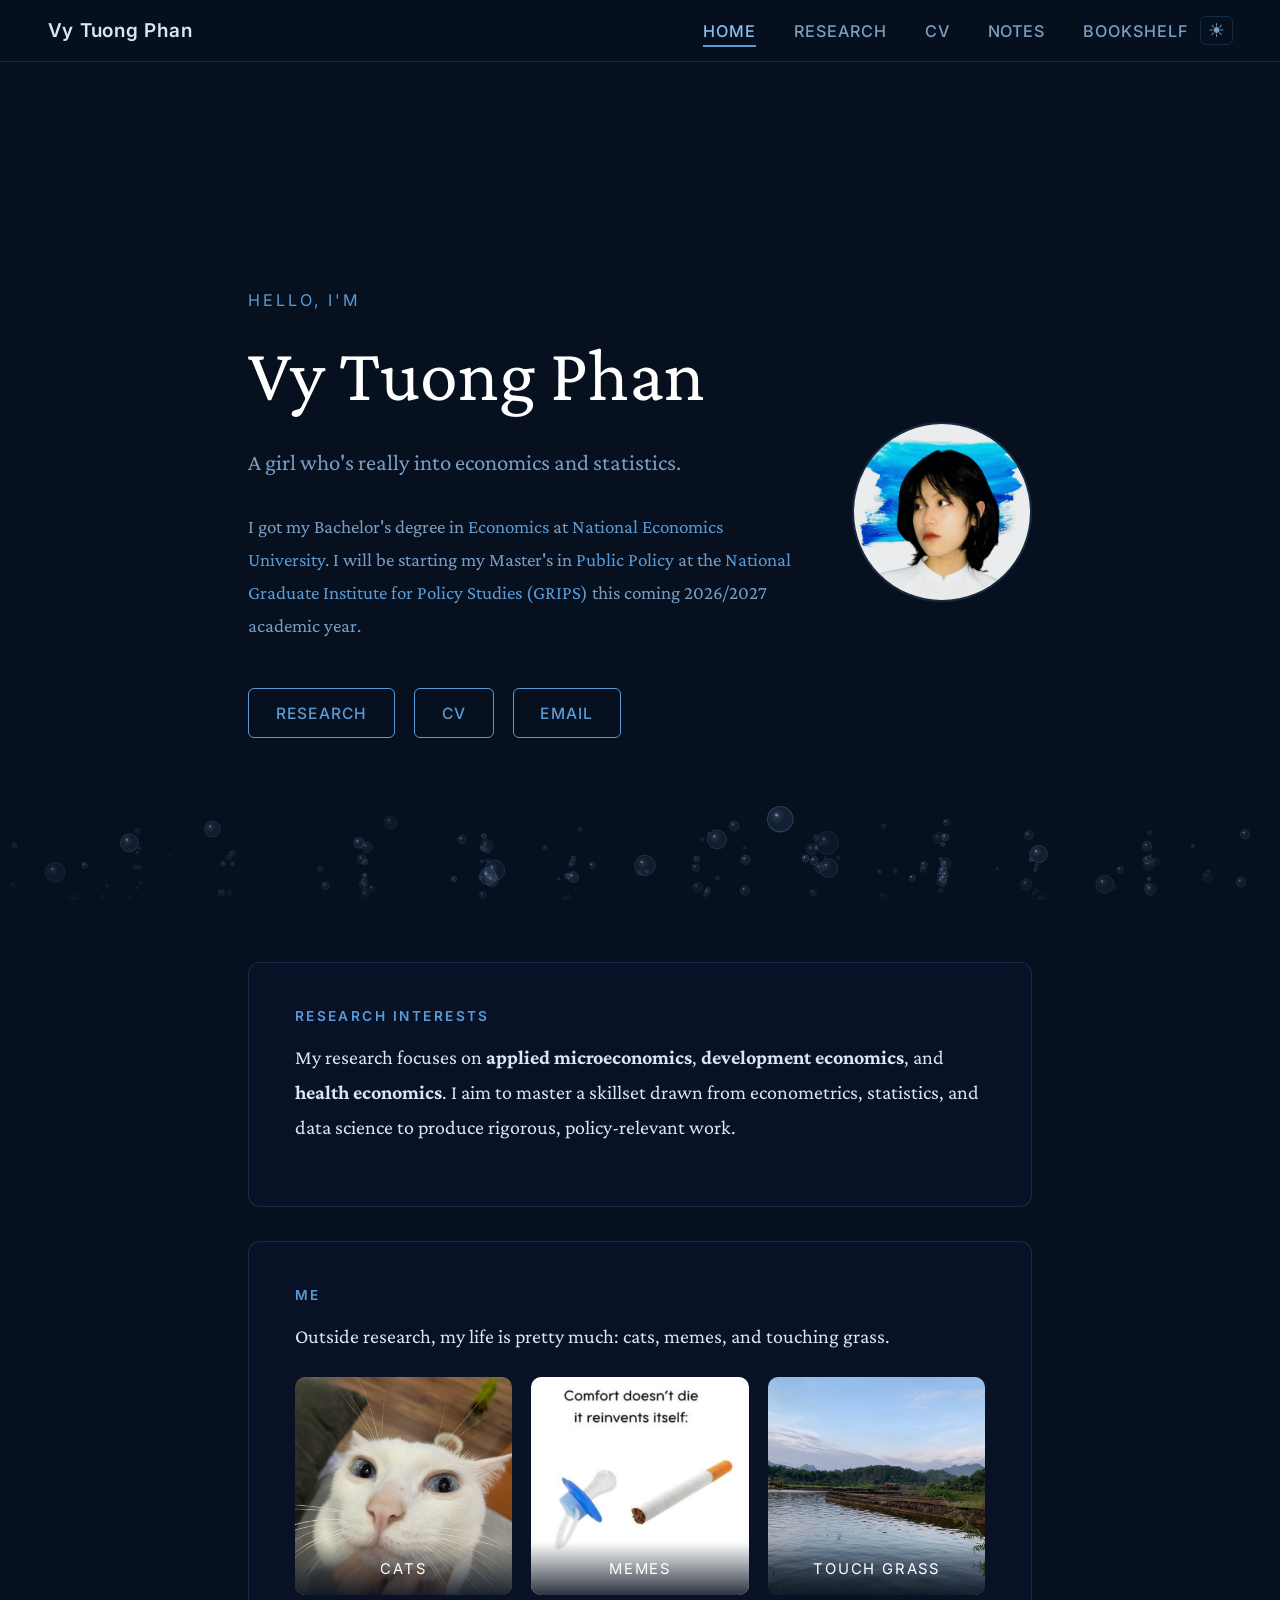
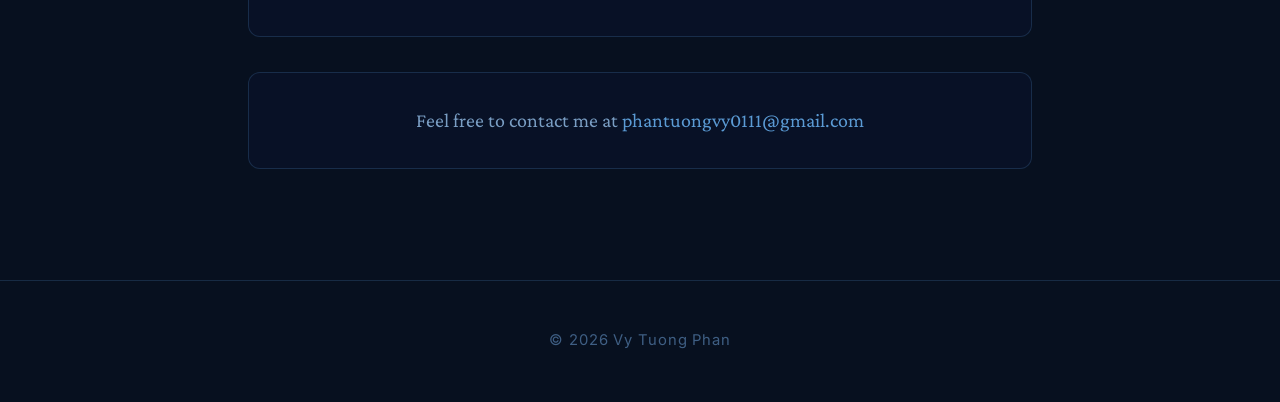
==== commit 8b10b04a: "update new" ====
--- a/index.html
+++ b/index.html
@@ -44,11 +44,12 @@
         <h1 class="hero-name">Vy Tuong Phan</h1>
         <p class="hero-tagline">
           A girl who's really into economics and statistics.<br>
+        </p>
+        <p class="hero-tagline" style="font-size:1rem; margin-top:-1rem;">
           I got my Bachelor's degree in
           <a href="https://economics.neu.edu.vn/cu-nhan-kinh-te-hoc/" target="_blank" rel="noopener">Economics</a>
           at <a href="https://en.neu.edu.vn/" target="_blank" rel="noopener">National Economics University</a>.
-        </p>
-        <p class="hero-tagline" style="font-size:1rem; margin-top:-1rem;">
+
           I will be starting my Master's in <a href="https://www.grips.ac.jp/en/education/inter_programs/policy2/" target="_blank" rel="noopener">Public Policy</a>
           at the <a href="https://www.grips.ac.jp/en/" target="_blank" rel="noopener">National Graduate Institute for Policy Studies (GRIPS)</a> this coming 2026/2027 academic year.
         </p>
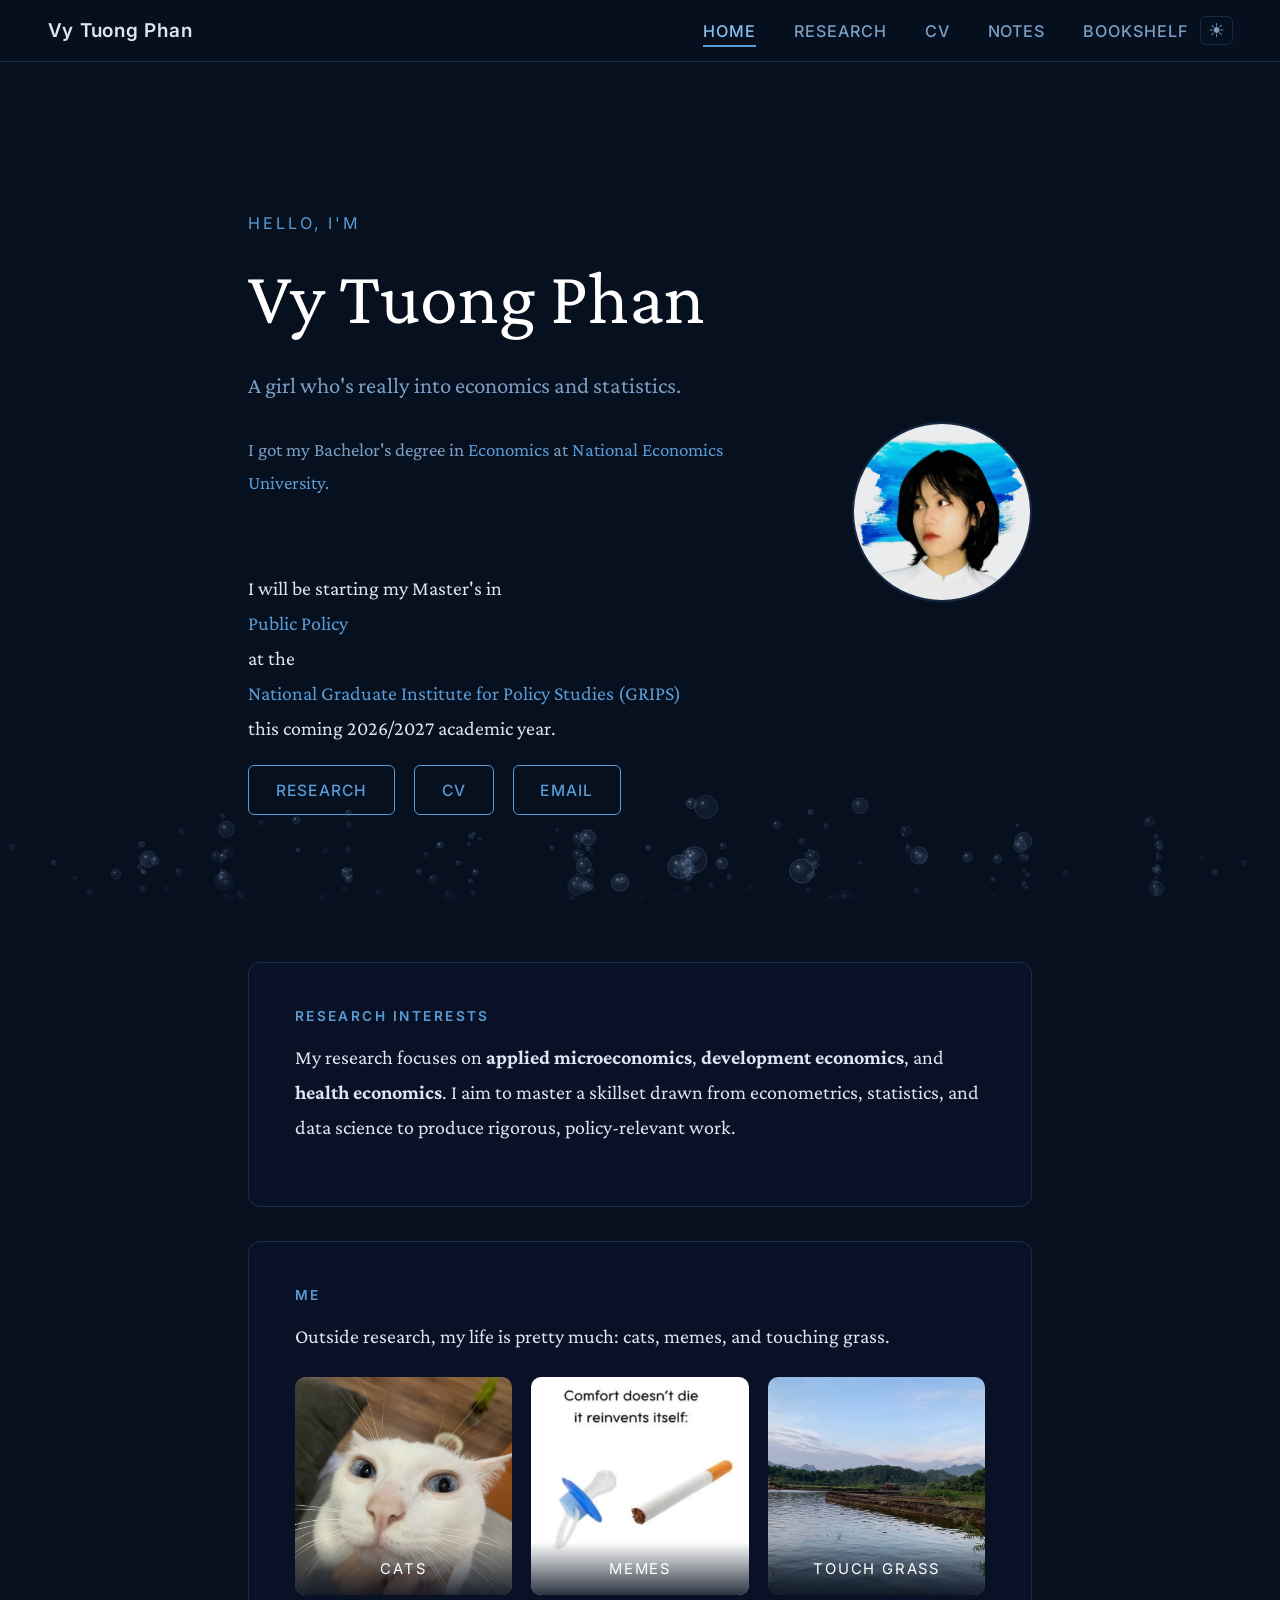
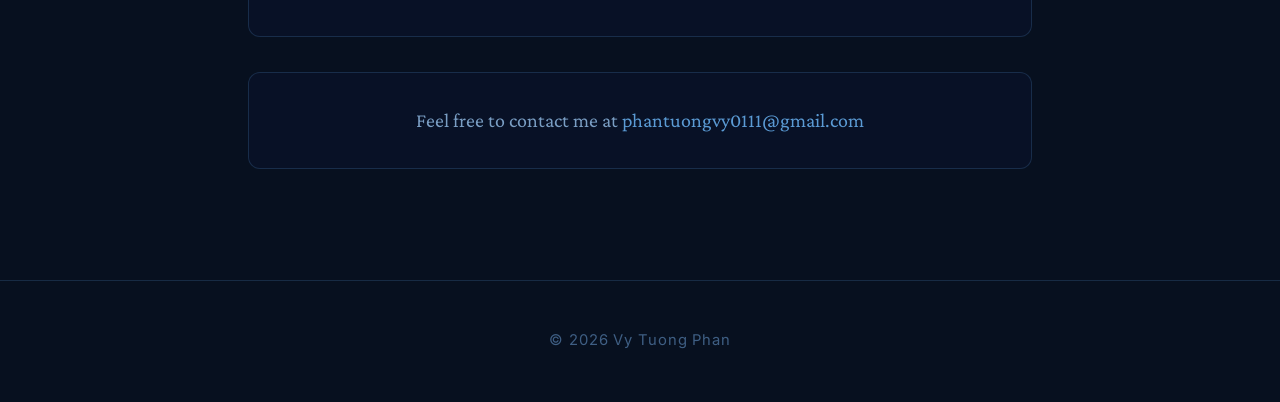
==== commit 9485c73c: "update new 2" ====
--- a/index.html
+++ b/index.html
@@ -49,7 +49,8 @@
           I got my Bachelor's degree in
           <a href="https://economics.neu.edu.vn/cu-nhan-kinh-te-hoc/" target="_blank" rel="noopener">Economics</a>
           at <a href="https://en.neu.edu.vn/" target="_blank" rel="noopener">National Economics University</a>.
-
+        </p>
+        <p class="hero-tagline" style="font-size:1rem; margin-top:-1rem;"></p>
           I will be starting my Master's in <a href="https://www.grips.ac.jp/en/education/inter_programs/policy2/" target="_blank" rel="noopener">Public Policy</a>
           at the <a href="https://www.grips.ac.jp/en/" target="_blank" rel="noopener">National Graduate Institute for Policy Studies (GRIPS)</a> this coming 2026/2027 academic year.
         </p>
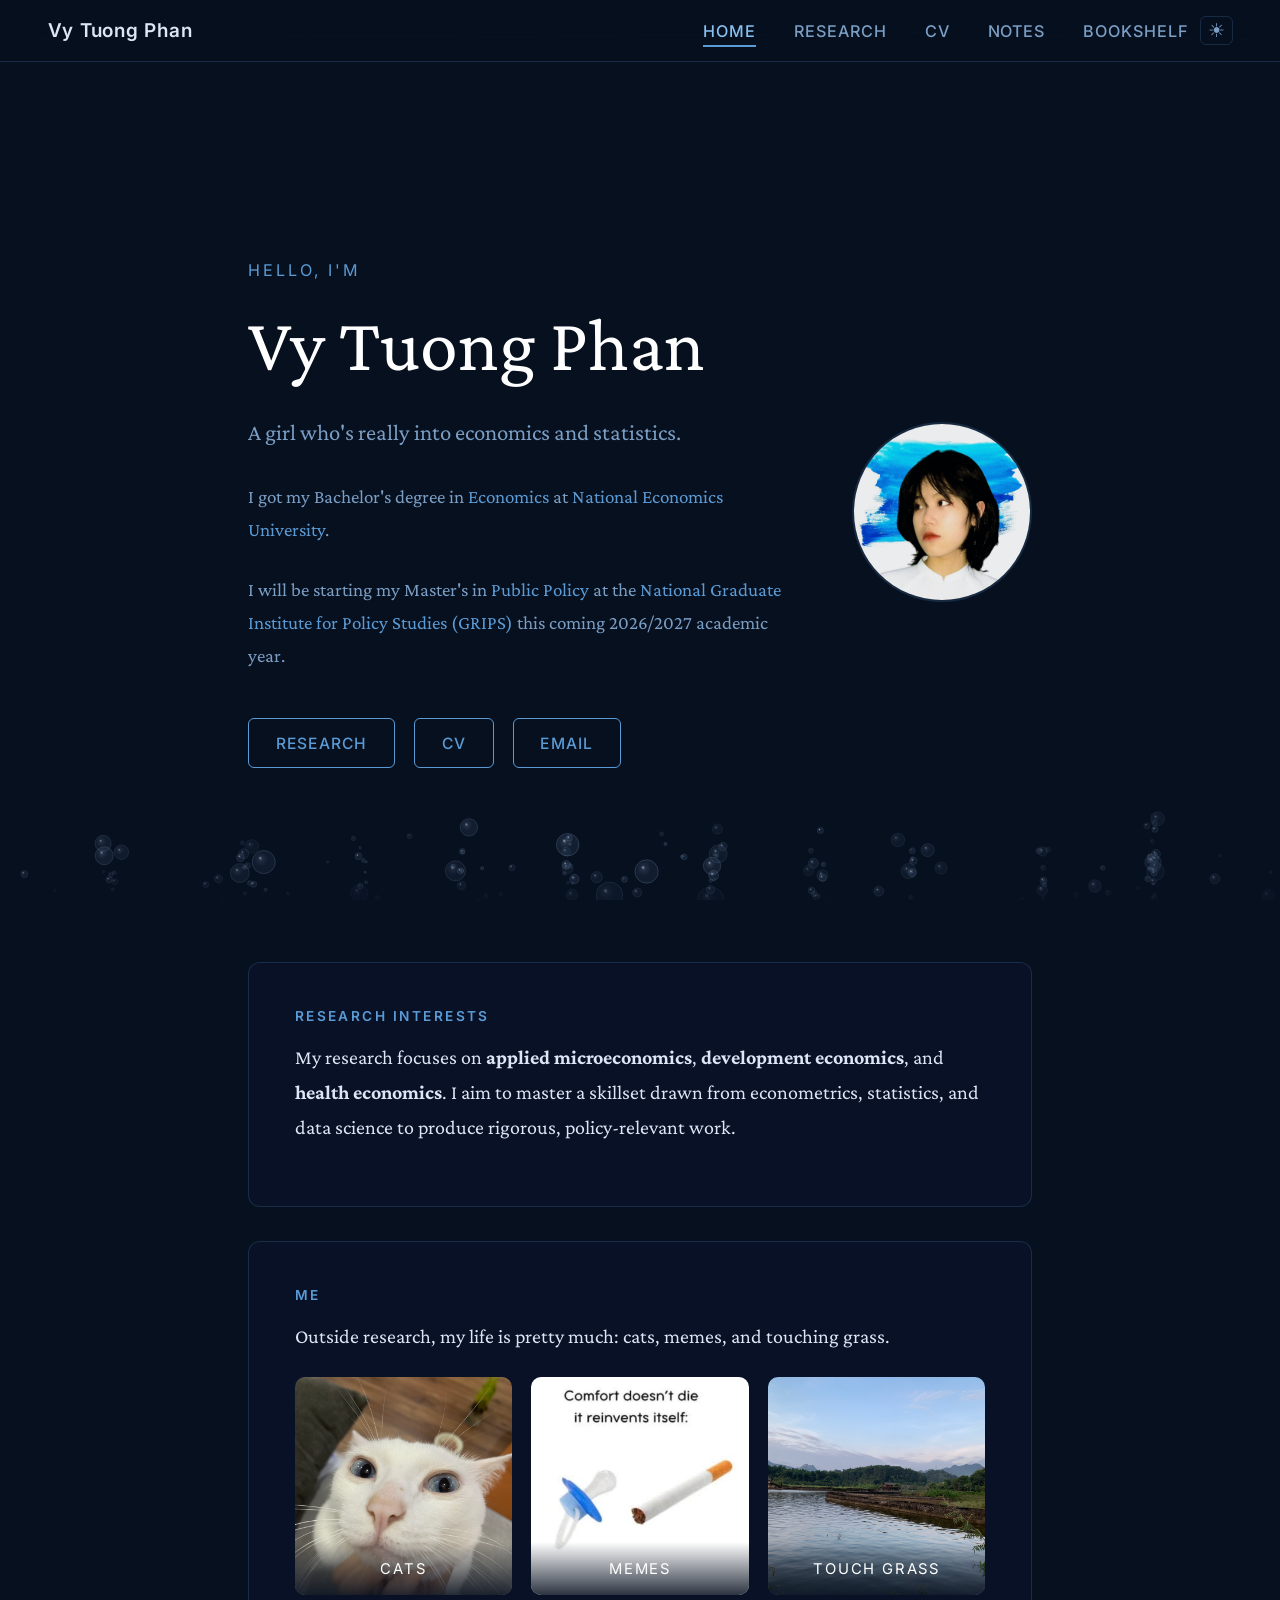
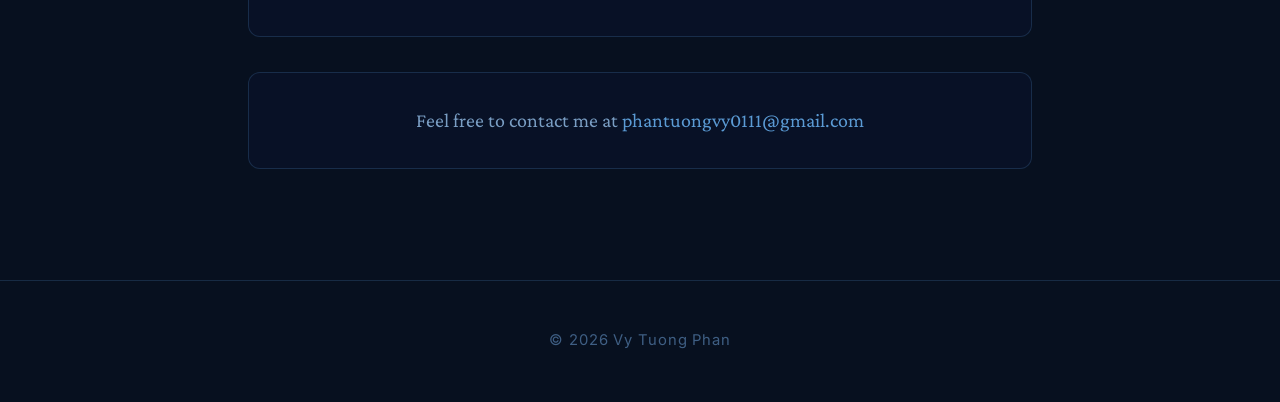
==== commit 7d29da3b: "oops" ====
--- a/index.html
+++ b/index.html
@@ -50,7 +50,7 @@
           <a href="https://economics.neu.edu.vn/cu-nhan-kinh-te-hoc/" target="_blank" rel="noopener">Economics</a>
           at <a href="https://en.neu.edu.vn/" target="_blank" rel="noopener">National Economics University</a>.
         </p>
-        <p class="hero-tagline" style="font-size:1rem; margin-top:-1rem;"></p>
+        <p class="hero-tagline" style="font-size:1rem; margin-top:-1rem;">
           I will be starting my Master's in <a href="https://www.grips.ac.jp/en/education/inter_programs/policy2/" target="_blank" rel="noopener">Public Policy</a>
           at the <a href="https://www.grips.ac.jp/en/" target="_blank" rel="noopener">National Graduate Institute for Policy Studies (GRIPS)</a> this coming 2026/2027 academic year.
         </p>
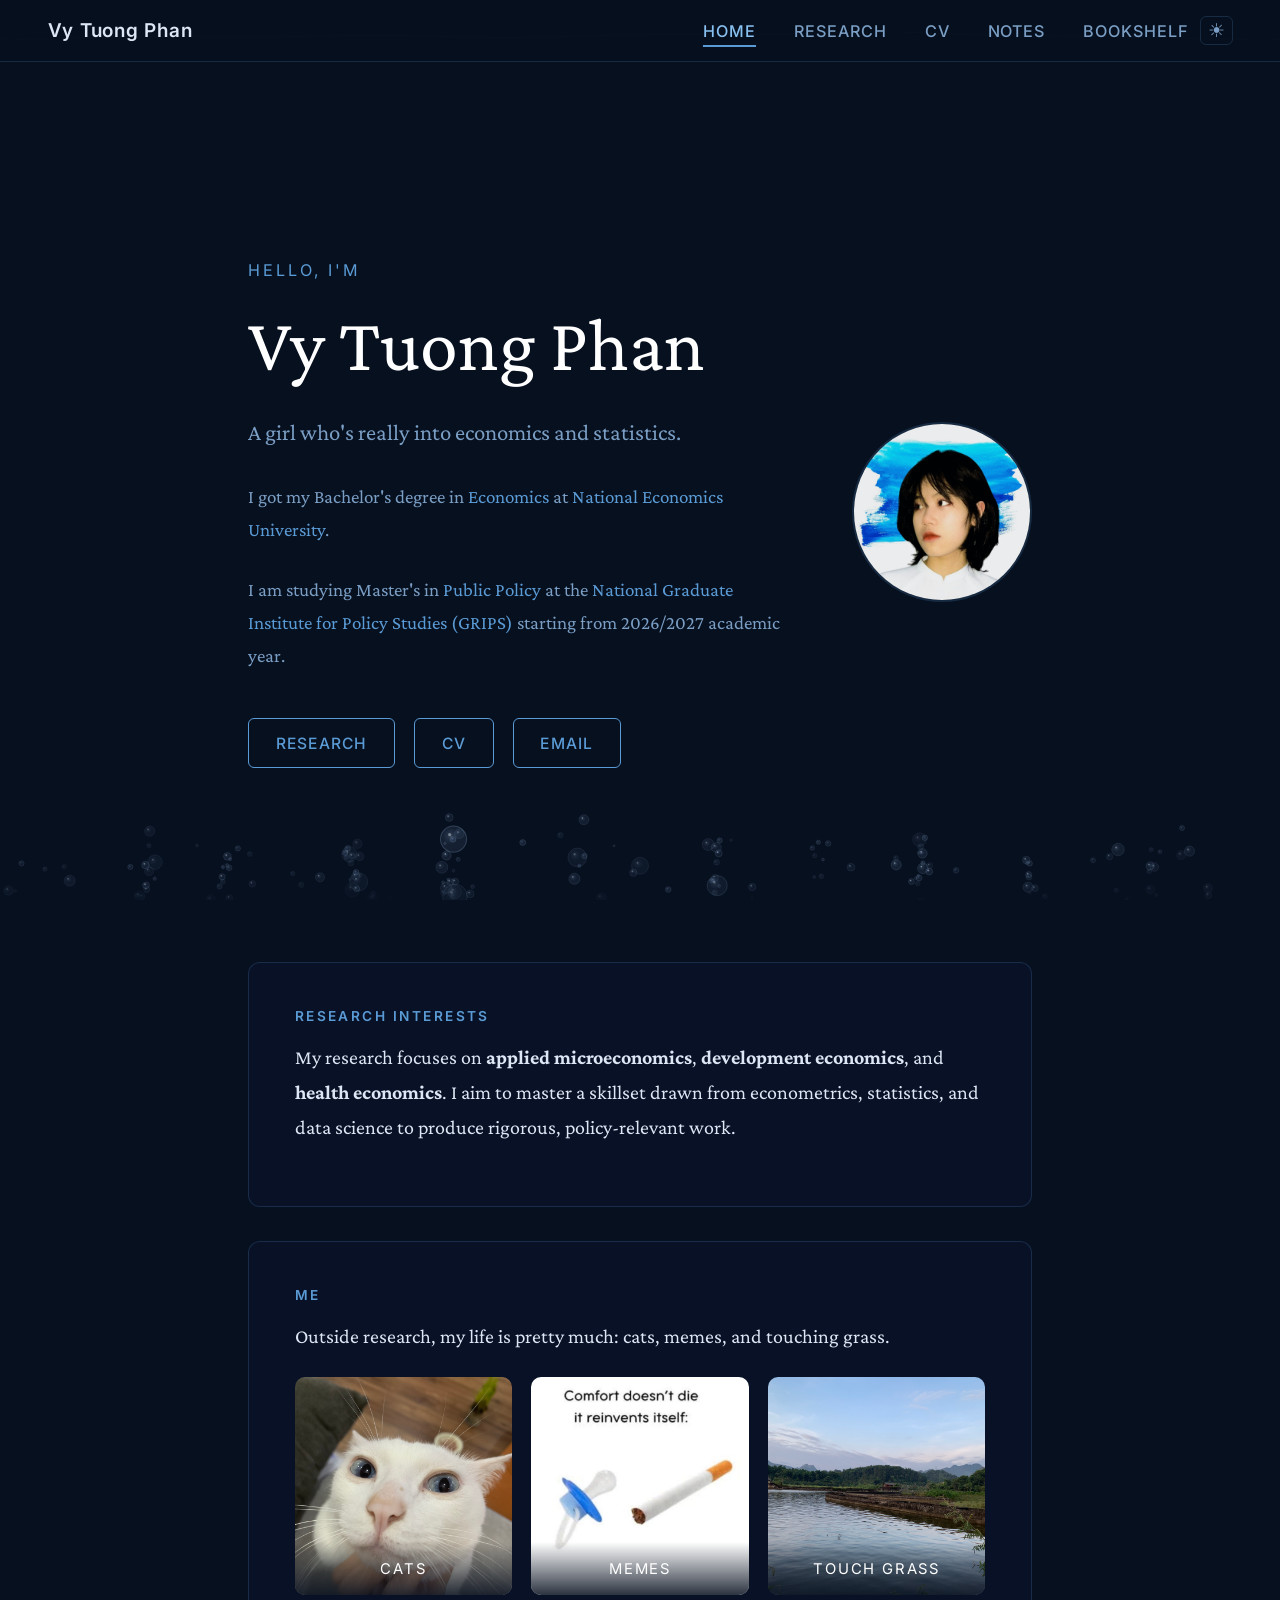
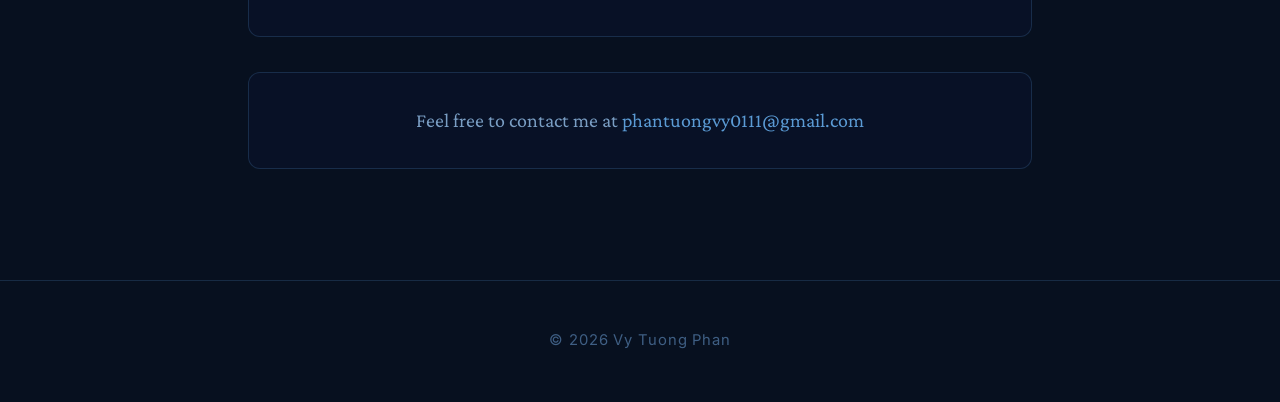
==== commit e43bc276: "update CV" ====
--- a/index.html
+++ b/index.html
@@ -51,8 +51,8 @@
           at <a href="https://en.neu.edu.vn/" target="_blank" rel="noopener">National Economics University</a>.
         </p>
         <p class="hero-tagline" style="font-size:1rem; margin-top:-1rem;">
-          I will be starting my Master's in <a href="https://www.grips.ac.jp/en/education/inter_programs/policy2/" target="_blank" rel="noopener">Public Policy</a>
-          at the <a href="https://www.grips.ac.jp/en/" target="_blank" rel="noopener">National Graduate Institute for Policy Studies (GRIPS)</a> this coming 2026/2027 academic year.
+          I am studying Master's in <a href="https://www.grips.ac.jp/en/education/inter_programs/policy2/" target="_blank" rel="noopener">Public Policy</a>
+          at the <a href="https://www.grips.ac.jp/en/" target="_blank" rel="noopener">National Graduate Institute for Policy Studies (GRIPS)</a> starting from 2026/2027 academic year.
         </p>
         <div class="hero-links">
           <a href="research.html" class="btn btn-outline">Research</a>
